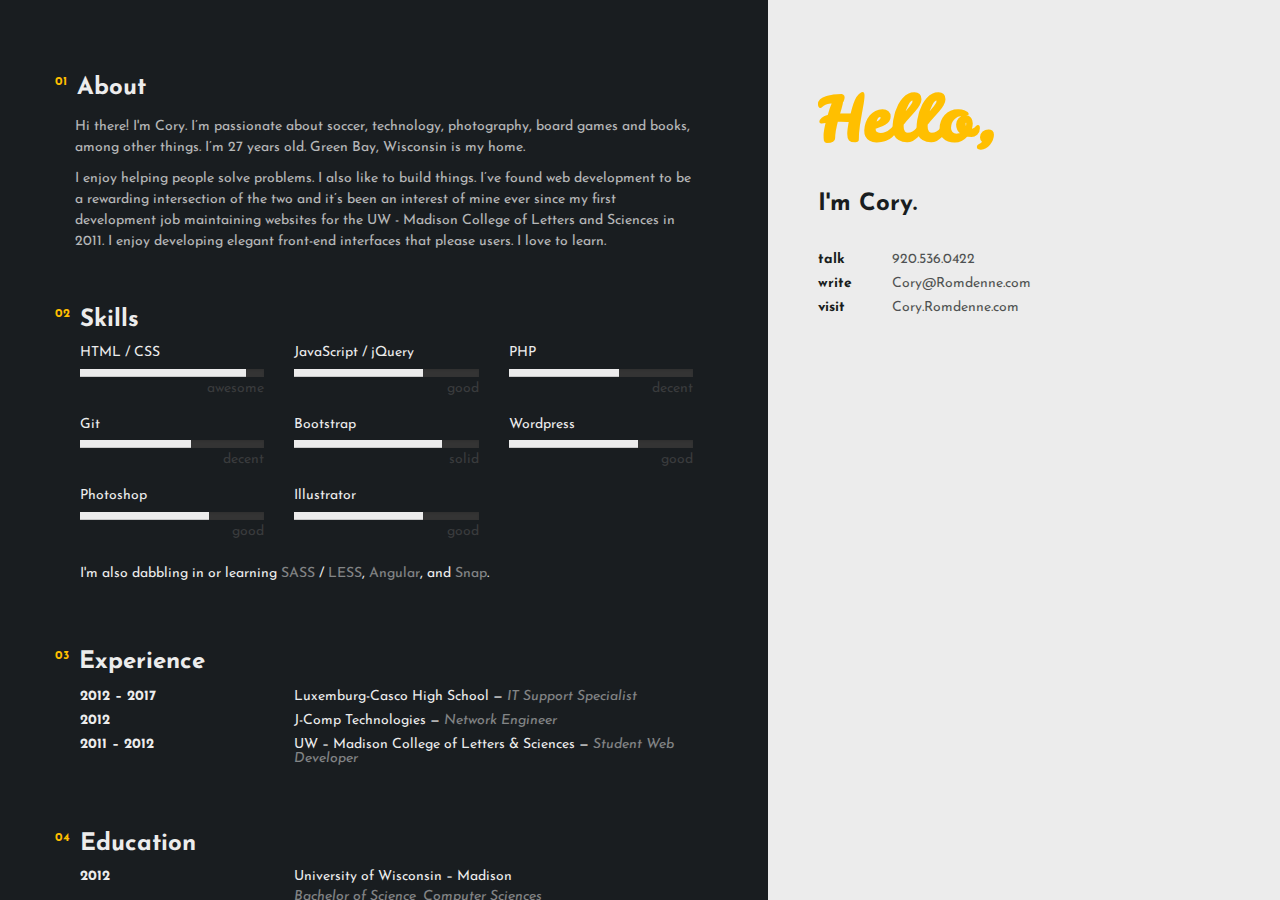
==== night.html @ 7aa890a7 "Skills and projects" ====
<!DOCTYPE html>
<html lang="en">

    <head>
    
        <meta charset="UTF-8">
        <meta name="viewport" content="width=device-width, initial-scale=1">
        <meta name="description" content="Cory Romdenne - Web developer and soccer junkie. Green Bay, Wisconsin.">
        <meta name="keywords" content="HTML,CSS,Javascript,web developer,Green Bay,Wisconsin">
        <meta name="author" content="Cory Romdenne">
        
        <title>Cory Romdenne</title>
        
        <!-- Bootstrap -->
        <link href="css/bootstrap.min.css" rel="stylesheet">
        
        <!-- Font Awesome -->
        <link href="font-awesome/css/font-awesome.min.css" rel="stylesheet">
        
        <!-- custom styles -->
        <link href="css/night.css" rel="stylesheet">
        
        <!-- Google Fonts -->
        <link href="https://fonts.googleapis.com/css?family=Josefin+Sans:400,700|Leckerli+One" rel="stylesheet">
    
    </head>
    
    <body>
    
        <div class="pane-left">
            
            <div id="about" class="left-block">
                <h3><span class="number">01</span>About</h3>
                <p class="light">Hi there! I'm Cory. I’m passionate about soccer, technology, photography, board games and books, among other things. I’m 27 years old. Green Bay, Wisconsin is my home.</p>
                <p class="light">I enjoy helping people solve problems. I also like to build things. I’ve found web development to be a rewarding intersection of the two and it’s been an interest of mine ever since my first development job maintaining websites for the UW - Madison College of Letters and Sciences in 2011. I enjoy developing elegant front-end interfaces that please users. I love to learn.</p>
            </div><!-- /.about -->
            
            <div id="skills" class="left-block">
                <h3><span class="number">02</span>Skills</h3>
                
                <div class="row">
                    <div class="col-md-4">
                        <div class="skill-title">
                            <p>HTML / CSS</p>
                        </div>
                        <div class="progress skill-bar">
                            <div class="progress-bar" role="progressbar" aria-valuenow="90" aria-valuemin="0" aria-valuemax="100" style="width: 90%;">
                                <span class="sr-only">90% Mastery</span>
                            </div><!-- /.progress-bar -->
                        </div><!-- /.progress -->
                        <div class="pull-right skill-desc">
                            <p class="lighter">awesome</p>
                        </div>
                    </div><!-- /.col-md-4 -->
                    <div class="col-md-4">
                        <div class="skill-title">
                            <p>JavaScript / jQuery</p>
                        </div>
                        <div class="progress skill-bar">
                            <div class="progress-bar" role="progressbar" aria-valuenow="70" aria-valuemin="0" aria-valuemax="100" style="width: 70%;">
                                <span class="sr-only">70% Mastery</span>
                            </div><!-- /.progress-bar -->
                        </div><!-- /.progress -->
                        <div class="pull-right skill-desc">
                            <p class="lighter">good</p>
                        </div>
                    </div><!-- /.col-md-4 -->
                    <div class="col-md-4">
                        <div class="skill-title">
                            <p>PHP</p>
                        </div>
                        <div class="progress skill-bar">
                            <div class="progress-bar" role="progressbar" aria-valuenow="60" aria-valuemin="0" aria-valuemax="100" style="width: 60%;">
                                <span class="sr-only">60% Mastery</span>
                            </div><!-- /.progress-bar -->
                        </div><!-- /.progress -->
                        <div class="pull-right skill-desc">
                            <p class="lighter">decent</p>
                        </div>
                    </div><!-- /.col-md-4 -->
                </div><!-- /.row -->
                <br>
                <div class="row">
                    <div class="col-md-4">
                        <div class="skill-title">
                            <p>Git</p>
                        </div>
                        <div class="progress skill-bar">
                            <div class="progress-bar" role="progressbar" aria-valuenow="60" aria-valuemin="0" aria-valuemax="100" style="width: 60%;">
                                <span class="sr-only">60% Mastery</span>
                            </div><!-- /.progress-bar -->
                        </div><!-- /.progress -->
                        <div class="pull-right skill-desc">
                            <p class="lighter">decent</p>
                        </div>
                    </div><!-- /.col-md-4 -->
                    <div class="col-md-4">
                        <div class="skill-title">
                            <p>Bootstrap</p>
                        </div>
                        <div class="progress skill-bar">
                            <div class="progress-bar" role="progressbar" aria-valuenow="80" aria-valuemin="0" aria-valuemax="100" style="width: 80%;">
                                <span class="sr-only">80% Mastery</span>
                            </div><!-- /.progress-bar -->
                        </div><!-- /.progress -->
                        <div class="pull-right skill-desc">
                            <p class="lighter">solid</p>
                        </div>
                    </div><!-- /.col-md-4 -->
                    <div class="col-md-4">
                        <div class="skill-title">
                            <p>Wordpress</p>
                        </div>
                        <div class="progress skill-bar">
                            <div class="progress-bar" role="progressbar" aria-valuenow="60" aria-valuemin="0" aria-valuemax="100" style="width: 70%;">
                                <span class="sr-only">60% Mastery</span>
                            </div><!-- /.progress-bar -->
                        </div><!-- /.progress -->
                        <div class="pull-right skill-desc">
                            <p class="lighter">good</p>
                        </div>
                    </div><!-- /.col-md-4 -->
                </div><!-- /.row -->
                <br>
                <div class="row">
                    <div class="col-md-4">
                        <div class="skill-title">
                            <p>Photoshop</p>
                        </div>
                        <div class="progress skill-bar">
                            <div class="progress-bar" role="progressbar" aria-valuenow="70" aria-valuemin="0" aria-valuemax="100" style="width: 70%;">
                                <span class="sr-only">70% Mastery</span>
                            </div><!-- /.progress-bar -->
                        </div><!-- /.progress -->
                        <div class="pull-right skill-desc">
                            <p class="lighter">good</p>
                        </div>
                    </div><!-- /.col-md-4 -->
                    <div class="col-md-4">
                        <div class="skill-title">
                            <p>Illustrator</p>
                        </div>
                        <div class="progress skill-bar">
                            <div class="progress-bar" role="progressbar" aria-valuenow="70" aria-valuemin="0" aria-valuemax="100" style="width: 70%;">
                                <span class="sr-only">70% Mastery</span>
                            </div><!-- /.progress-bar -->
                        </div><!-- /.progress -->
                        <div class="pull-right skill-desc">
                            <p class="lighter">good</p>
                        </div>
                    </div><!-- /.col-md-4 -->
                </div><!-- /.row -->
                <br>
                <div class="row">
                    <div class="col-md-12">
                        <p>I'm also dabbling in or learning <a class="light-link" href="http://sass-lang.com/" target="_blank">SASS</a> / <a class="light-link" href="http://lesscss.org/" target="_blank">LESS</a>, <a class="light-link" href="https://angularjs.org/" target="_blank">Angular</a>, and <a class="light-link" href="http://snapsvg.io/" target="_blank">Snap</a>.</p>
                    </div><!-- /.col-md-12 -->
                </div><!-- /.row -->
            </div><!-- /.skills -->
            
            <div id="experience" class="left-block">
                <h3><span class="number">03</span>Experience</h3>
                <div class="row tight">
                    <div class="col-md-4">
                        <p class="heavy">2012 – 2017</p>
                    </div><!-- /.col-md-4 -->
                    <div class="col-md-8">
                        <p>Luxemburg-Casco High School — <span class="lighter"><em>IT Support Specialist</em></span></p>
                    </div><!-- /.col-md-8 -->
                </div><!-- /.row -->
                <div class="row tight">
                    <div class="col-md-4">
                        <p class="heavy">2012</p>
                    </div><!-- /.col-md-4 -->
                    <div class="col-md-8">
                        <p>J-Comp Technologies — <span class="lighter"><em>Network Engineer</em></span></p>
                    </div><!-- /.col-md-8 -->
                </div><!-- /.row -->
                <div class="row tight">
                    <div class="col-md-4">
                        <p class="heavy">2011 – 2012</p>
                    </div><!-- /.col-md-4 -->
                    <div class="col-md-8">
                        <p>UW – Madison College of Letters &amp; Sciences — <span class="lighter"><em>Student Web Developer</em></span></p>
                    </div><!-- /.col-md-8 -->
                </div><!-- /.row -->
            </div><!-- /.skills -->
            
            <div id="education" class="left-block">
                <h3><span class="number">04</span>Education</h3>
                
                <div class="row tighter">
                    <div class="col-md-4">
                        <p class="heavy">2012</p>
                    </div><!-- /.col-md-4 -->
                    <div class="col-md-8">
                        <p>University of Wisconsin – Madison</p>
                        <p class="lighter"><em>Bachelor of Science, Computer Sciences</em></p>
                    </div><!-- /.col-md-8 -->    
                </div><!-- /.row -->
            </div><!-- /.skills -->
            
            <div id="projects" class="left-block">
                <h3><span class="number">05</span>Projects</h3>
                
                <div class="row">
                    <div class="col-md-4">
                        <p class="heavy">TheFutureRomdennes.com</p>
                    </div><!-- /.col-md-4 -->
                    <div class="col-md-8">
                        <p class="light">This site was a labor of love created from scratch. I built thefutureromdennes.com during the summer of 2013 before proposing to my beautiful wife. I took her for a walk along the same path we shared the night of our first date. When we reached the scenic overlook I gave her an iPad to view a JavaScript slideshow (totally nerdy, yes). When the slideshow ended I popped the question, which she excitedly answered with a yes!
                        <p class="light">This was the first web project that I built from scratch. I taught myself how to use Bootstrap and built this website to be responsive. I also spent quite a lot of time learning to code JavaScript during development of this site.</p>
                    </div><!-- /.col-md-8 -->
                </div><!-- /.row -->
                <br>
                <div class="row">
                    <div class="col-md-4">
                        <p class="heavy">LuxemburgCascoSoccer.com</p>
                    </div><!-- /.col-md-4 -->
                    <div class="col-md-8">
                        <p class="light">Soccer happens to be my passion, and I’ve worked with Luxemburg-Casco Soccer Club as a coach and fundraising volunteer for several years. In 2012 we decided a new website was in order, and I was the one to build it. In the first iteration I created a brand new web presence from scratch, using Bootstrap, Foundation and PHP. I maintained that structure for two years, until I decided to update the site to Wordpress for easier collaboration and upkeep.</p>
                    </div><!-- /.col-md-8 -->
                </div><!-- /.row -->
                <br>
                <div class="row">
                    <div class="col-md-4">
                        <p class="heavy">LuxCasco.k12.wi.us</p>
                    </div><!-- /.col-md-4 -->
                    <div class="col-md-8">
                        <p class="light">This site is notable for the significant user interface considerations that went into it. The old website was built on a quite dated CMS from the early 2000’s and hadn’t been modernized. Luxemburg-Casco’s District Technology Committee had decided to use the Google Sites platform for its efficient integration with the other tools in the Google Apps for Education suite. The site served L-C’s teachers, students, parents and community members, and with such a wide audience an emphasis on usability was important.</p>
                        <p class="light">I was tasked with organizing and populating the website on the Google Sites platform. Google Sites isn’t great from a development perspective, but I managed to manipulate the platform as needed to create the user interface that I thought fit best for an educational institution. I drew inspiration from other education websites and chose a design that prioritized intuitive navigation.</p>
                    </div><!-- /.col-md-8 -->
                </div><!-- /.row -->
            </div><!-- /.skills -->
        
        </div><!-- /.pane-left -->
        
        <div class="pane-right">
            
            <h1 class="title">Hello,</h1>
            <h3>I'm Cory.</h3>
            
            <br>
            
            <div class="row tight">
                <div class="col-md-2">
                    <p class="heavy">talk</p>
                </div><!-- /.col-md-3 -->
                <div class="col-md-10">
                    <p class="light">920.536.0422</p>
                </div><!-- /.col-md-9 -->
            </div><!-- /.row -->
            <div class="row tight">
                <div class="col-md-2">
                    <p class="heavy">write</p>
                </div><!-- /.col-md-3 -->
                <div class="col-md-10">
                    <p class="light">Cory@Romdenne.com</p>
                </div><!-- /.col-md-9 -->
            </div><!-- /.row -->
            <div class="row tight">
                <div class="col-md-2">
                    <p class="heavy">visit</p>
                </div><!-- /.col-md-3 -->
                <div class="col-md-10">
                    <p class="light">Cory.Romdenne.com</p>
                </div><!-- /.col-md-9 -->
            </div><!-- /.row -->
            
        </div><!-- /.pane-right -->
    
    </body>

</html>
---- css/night.css ----
/*===========================================================================*/
/*  BOOTSTRAP OVERRIDES                                                      */
/*===========================================================================*/
html, body {
	width: 100%;
	height: 100%;
    font-family: 'Josefin Sans', sans-serif;
    font-size: 14px;
    line-height: 1.5;
    background-color: #ffffff;
    color: #3a3a3a;
}

body {
	overflow-x: hidden;
}

h1, h2, h3, h4, h5, h6 {
    line-height: 1.5;
    font-weight: 800;
}

.progress, .progress-bar {
    height: 8px;
    font-size: 8px;
    line-height: 8px;
    border: none;
    border-radius: 0px;
}

.progress {
    background-color: #343434;
}

.progress-bar {
    background-color: #ececec;
    opacity: 1.0;
}

/*===========================================================================*/
/*  CUSTOM STYLES                                                            */
/*===========================================================================*/
.title {
    font-family: 'Leckerli One', cursive;
    font-size: 64px;
    color: #ffbf00;
}

.heavy {
    font-weight: 800;
}

.light {
    opacity: 0.75;
}

.lighter {
    opacity: 0.5;
}

.light-link {
    opacity: 0.5;
    color: #ececec;
}

.light-link:hover, .light-link:visited, .light-link:active {
    text-decoration: none;
    color: #ececec;
}

.tight {
    line-height: 1.0;
}

.tighter {
    line-height: 0.75;
}

::-webkit-scrollbar { 
    display: none; 
}

/*===========================================================================*/
/*  PANES                                                                    */
/*===========================================================================*/
.pane-left {
    display: inline-block;
    position: relative;
    min-height: 490px;
    padding: 50px 75px;
    background-color: #191d20;
    color: #ececec;
} @media (min-width: 768px) {
    .pane-left {
        float: left;
        position: fixed;
        top: 0;
        height: 100%;
        width: 60%;
        overflow-y: scroll;
        -webkit-overflow-scrolling: touch;
        overflow-x: hidden;
    }
}

.pane-right {
    display: inline-block;
    padding: 50px;
    background-color: #ececec;
    color: #191d20;
} @media (min-width: 768px) {
    .pane-right {
        float: right;
        position: fixed;
        top: 0;
        right: 0;
        height: 100%;
        width: 40%;
    }
}

/*===========================================================================*/
/*  LEFT PANE                                                                */
/*===========================================================================*/
.pane-left { }

.pane-left .row {
    padding-left: 5px;
}

.left-block {
    margin-bottom: 50px;
}

.number {
    vertical-align: super;
    margin-left: -20px;
    padding: 0 10px 0 0;
    font-size: 12px;
    font-weight: 800;
    color: #ffbf00;
}

.skill-title {
    line-height: 0.75;
}

.skill-bar {
    margin-bottom: 12px;
}

.skill-desc {
    margin-top: 0px;
    line-height: 0.0;
    color: #5a5a5a;
}

/*===========================================================================*/
/*  RIGHT PANE                                                               */
/*===========================================================================*/
.pane-right { }
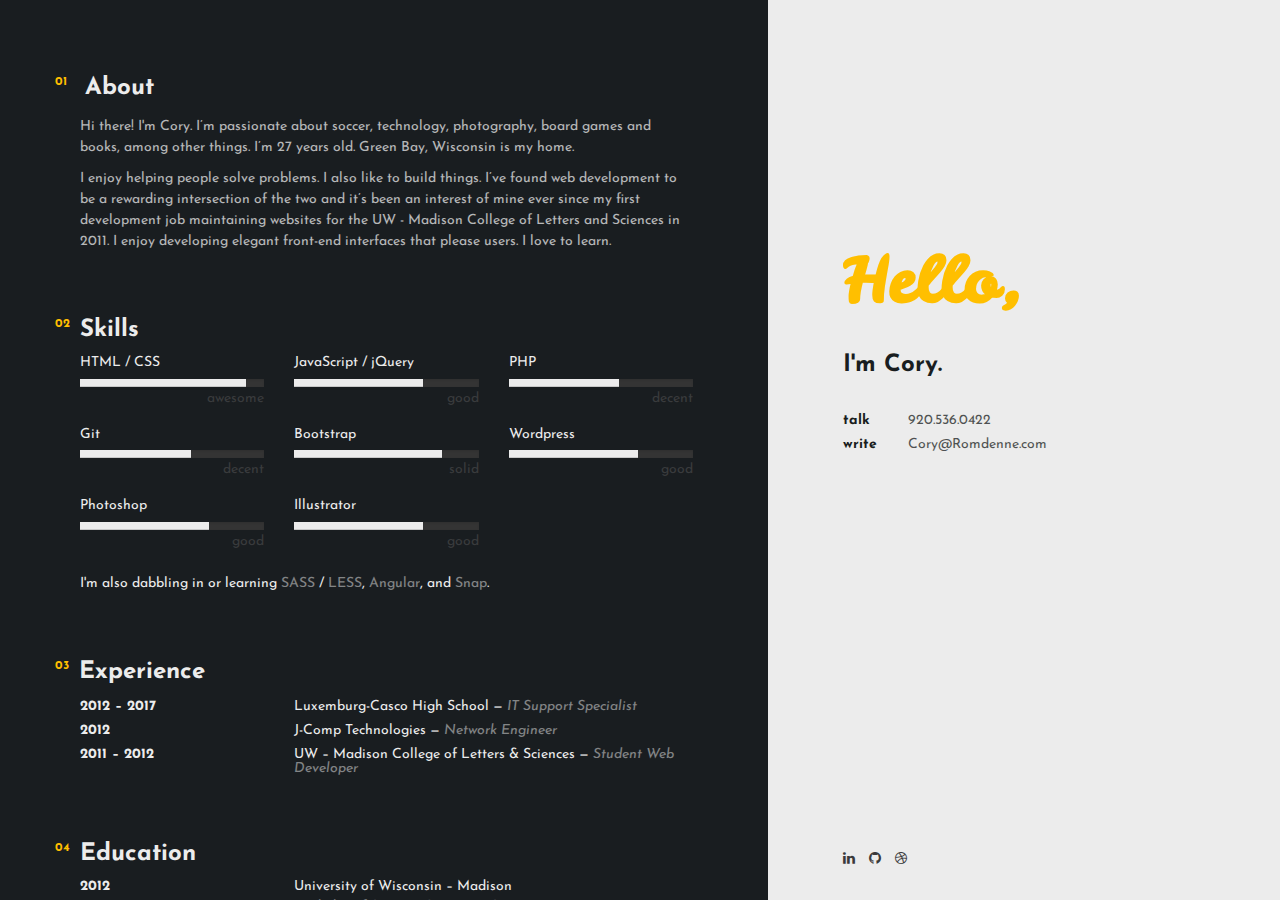
==== commit 8cd1c627: "About spacing and responsiveness" ====
--- a/night.html
+++ b/night.html
@@ -30,9 +30,14 @@
         <div class="pane-left">
             
             <div id="about" class="left-block">
-                <h3><span class="number">01</span>About</h3>
-                <p class="light">Hi there! I'm Cory. I’m passionate about soccer, technology, photography, board games and books, among other things. I’m 27 years old. Green Bay, Wisconsin is my home.</p>
-                <p class="light">I enjoy helping people solve problems. I also like to build things. I’ve found web development to be a rewarding intersection of the two and it’s been an interest of mine ever since my first development job maintaining websites for the UW - Madison College of Letters and Sciences in 2011. I enjoy developing elegant front-end interfaces that please users. I love to learn.</p>
+                <h3><span class="number">01 &nbsp;</span>About</h3>
+                
+                <div class="row">
+                    <div class="col-md-12">
+                        <p class="light">Hi there! I'm Cory. I’m passionate about soccer, technology, photography, board games and books, among other things. I’m 27 years old. Green Bay, Wisconsin is my home.</p>
+                        <p class="light">I enjoy helping people solve problems. I also like to build things. I’ve found web development to be a rewarding intersection of the two and it’s been an interest of mine ever since my first development job maintaining websites for the UW - Madison College of Letters and Sciences in 2011. I enjoy developing elegant front-end interfaces that please users. I love to learn.</p>
+                    </div><!-- /.col-md-12 -->
+                </div><!-- /.row -->
             </div><!-- /.about -->
             
             <div id="skills" class="left-block">
@@ -160,6 +165,7 @@
             
             <div id="experience" class="left-block">
                 <h3><span class="number">03</span>Experience</h3>
+                
                 <div class="row tight">
                     <div class="col-md-4">
                         <p class="heavy">2012 – 2017</p>
@@ -184,7 +190,7 @@
                         <p>UW – Madison College of Letters &amp; Sciences — <span class="lighter"><em>Student Web Developer</em></span></p>
                     </div><!-- /.col-md-8 -->
                 </div><!-- /.row -->
-            </div><!-- /.skills -->
+            </div><!-- /.experience -->
             
             <div id="education" class="left-block">
                 <h3><span class="number">04</span>Education</h3>
@@ -198,7 +204,7 @@
                         <p class="lighter"><em>Bachelor of Science, Computer Sciences</em></p>
                     </div><!-- /.col-md-8 -->    
                 </div><!-- /.row -->
-            </div><!-- /.skills -->
+            </div><!-- /.education -->
             
             <div id="projects" class="left-block">
                 <h3><span class="number">05</span>Projects</h3>
@@ -231,7 +237,7 @@
                         <p class="light">I was tasked with organizing and populating the website on the Google Sites platform. Google Sites isn’t great from a development perspective, but I managed to manipulate the platform as needed to create the user interface that I thought fit best for an educational institution. I drew inspiration from other education websites and chose a design that prioritized intuitive navigation.</p>
                     </div><!-- /.col-md-8 -->
                 </div><!-- /.row -->
-            </div><!-- /.skills -->
+            </div><!-- /.projects -->
         
         </div><!-- /.pane-left -->
         
@@ -258,14 +264,14 @@
                     <p class="light">Cory@Romdenne.com</p>
                 </div><!-- /.col-md-9 -->
             </div><!-- /.row -->
-            <div class="row tight">
-                <div class="col-md-2">
-                    <p class="heavy">visit</p>
-                </div><!-- /.col-md-3 -->
-                <div class="col-md-10">
-                    <p class="light">Cory.Romdenne.com</p>
-                </div><!-- /.col-md-9 -->
-            </div><!-- /.row -->
+            
+            <div class="right-footer">
+            
+                <a class="social" href="https://www.linkedin.com/in/romdenne" target="_blank"><i class="fa fa-linkedin" aria-hidden="true"></i></a>
+                <a class="social" href="https://github.com/cromdenne" target="_blank"><i class="fa fa-github" aria-hidden="true"></i></a>
+                <a class="social" href="https://dribbble.com/cromdenne" target="_blank"><i class="fa fa-dribbble" aria-hidden="true"></i></a>
+            
+            </div><!-- /.right-footer -->
             
         </div><!-- /.pane-right -->
     
--- a/css/night.css
+++ b/css/night.css
@@ -86,7 +86,6 @@
 .pane-left {
     display: inline-block;
     position: relative;
-    min-height: 490px;
     padding: 50px 75px;
     background-color: #191d20;
     color: #ececec;
@@ -105,7 +104,9 @@
 
 .pane-right {
     display: inline-block;
-    padding: 50px;
+    position: relative;
+    width: 100%;
+    padding: 50px 75px;
     background-color: #ececec;
     color: #191d20;
 } @media (min-width: 768px) {
@@ -159,3 +160,22 @@
 /*  RIGHT PANE                                                               */
 /*===========================================================================*/
 .pane-right { }
+
+.pane-right .title {
+    margin-top: 50%;
+}
+
+.right-footer {
+    position: absolute;
+    left: 65px;
+    bottom: 30px;
+}
+
+.social {
+    color: #3a3a3a;
+    margin-left: 10px;
+}
+
+.social:hover, .social:visited, .social:active {
+    color: #ffbf00;
+}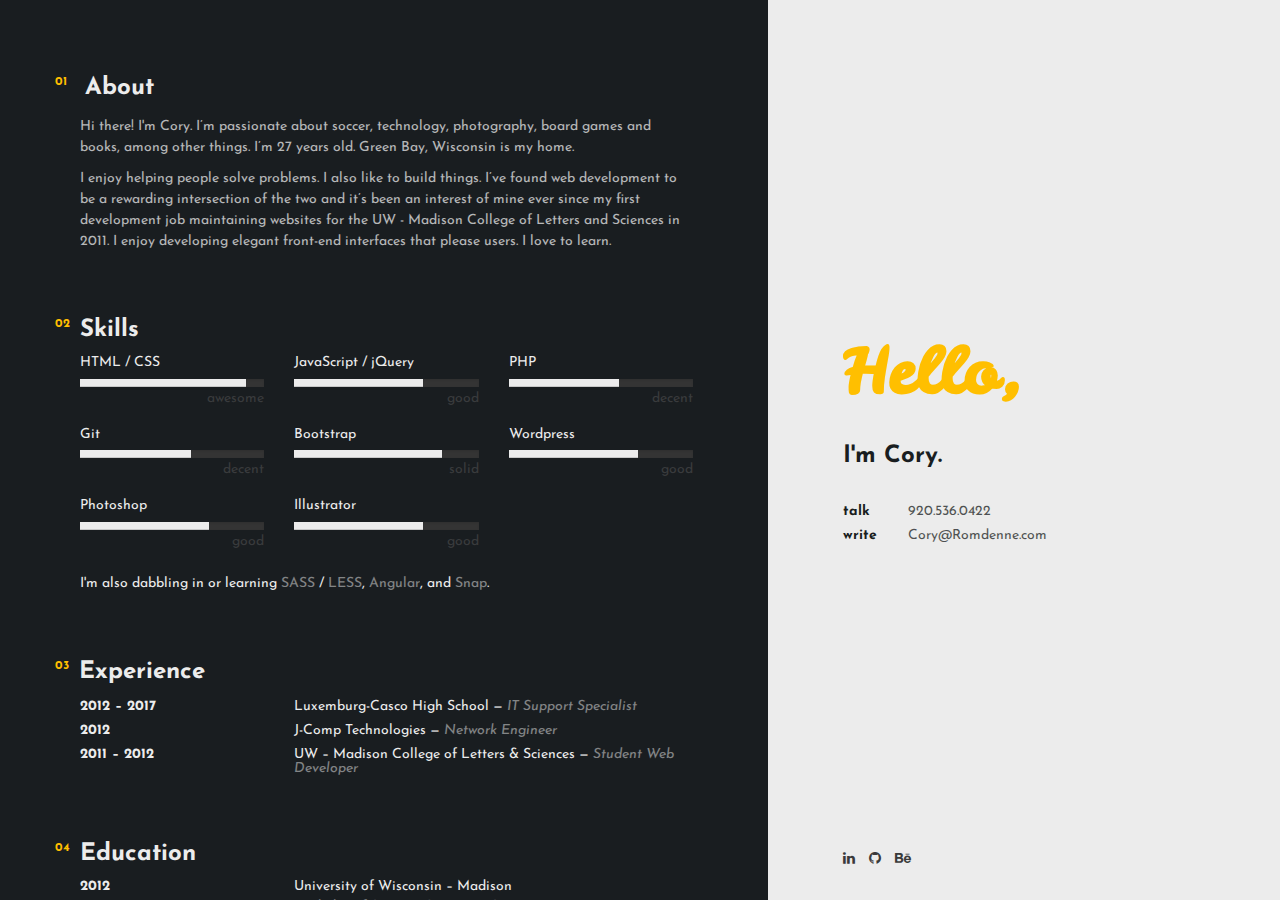
==== commit b5ba8775: "Socials" ====
--- a/night.html
+++ b/night.html
@@ -269,7 +269,7 @@
             
                 <a class="social" href="https://www.linkedin.com/in/romdenne" target="_blank"><i class="fa fa-linkedin" aria-hidden="true"></i></a>
                 <a class="social" href="https://github.com/cromdenne" target="_blank"><i class="fa fa-github" aria-hidden="true"></i></a>
-                <a class="social" href="https://dribbble.com/cromdenne" target="_blank"><i class="fa fa-dribbble" aria-hidden="true"></i></a>
+                <a class="social" href="https://www.behance.net/cromdenne" target="_blank"><i class="fa fa-behance" aria-hidden="true"></i></a>
             
             </div><!-- /.right-footer -->
             
--- a/css/night.css
+++ b/css/night.css
@@ -162,7 +162,7 @@
 .pane-right { }
 
 .pane-right .title {
-    margin-top: 50%;
+    margin-top: 75%;
 }
 
 .right-footer {
@@ -171,11 +171,11 @@
     bottom: 30px;
 }
 
-.social {
+.social, .social:visited {
     color: #3a3a3a;
     margin-left: 10px;
 }
 
-.social:hover, .social:visited, .social:active {
+.social:hover, .social:active {
     color: #ffbf00;
 }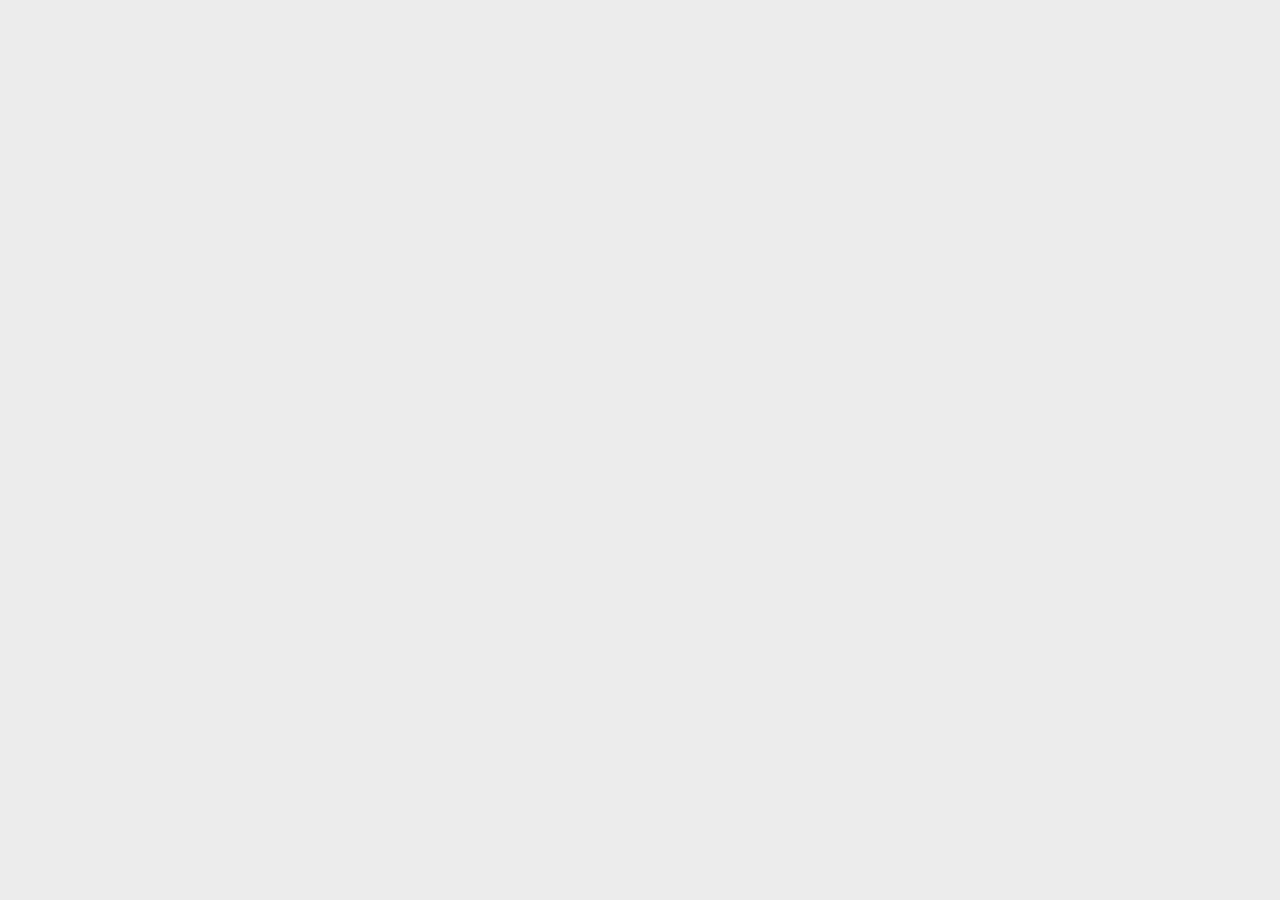
==== commit eee1476f: "Loading effects" ====
--- a/night.html
+++ b/night.html
@@ -19,6 +19,7 @@
         
         <!-- custom styles -->
         <link href="css/night.css" rel="stylesheet">
+        <link href="css/loader.css" rel="stylesheet">
         
         <!-- Google Fonts -->
         <link href="https://fonts.googleapis.com/css?family=Josefin+Sans:400,700|Leckerli+One" rel="stylesheet">
@@ -27,6 +28,13 @@
     
     <body>
     
+        <div class="loader-wrapper">
+            <div class="load-north"></div>
+            <div class="load-east"></div>
+            <div class="load-south"></div>
+            <div class="load-west"></div>
+        </div><!-- /.loader-wrapper -->
+        
         <div class="pane-left">
             
             <div id="about" class="left-block">
--- a/css/night.css
+++ b/css/night.css
@@ -7,7 +7,7 @@
     font-family: 'Josefin Sans', sans-serif;
     font-size: 14px;
     line-height: 1.5;
-    background-color: #ffffff;
+    background-color: #ececec;
     color: #3a3a3a;
 }
 
--- a/css/loader.css
+++ b/css/loader.css
@@ -0,0 +1,83 @@
+body { }
+
+.pane-left, .pane-right {
+    display: none;
+}
+
+.loader-wrapper {
+    position: fixed;
+    top: 50%;
+    left: 50%;
+    transform: translate(-50%, -50%);
+    width: 120px;
+    height: 120px;
+}
+
+.load-north, .load-east, .load-south, .load-west {
+    position: fixed;
+    display: block;
+}
+
+.load-north {
+    top: 0;
+    left: 0;
+    right: 0;
+    width: 0%;
+    height: 8px;
+    background-color: #191d20;
+    animation: loadNorth 2s linear infinite;
+}
+
+.load-east {
+    top: 0;
+    right: 0;
+    bottom: 0;
+    width: 8px;
+    height: 0%;
+    background-color: #191d20;
+    animation: loadEast 2s linear infinite;
+}
+
+.load-south {
+    bottom: 0;
+    left: 0;
+    right: 0;
+    width: 0%;
+    height: 8px;
+    background-color: #191d20;
+    animation: loadSouth 2s linear infinite;
+}
+
+.load-west {
+    top: 0;
+    left: 0;
+    bottom: 0;
+    width: 8px;
+    height: 0%;
+    background-color: #191d20;
+    animation: loadWest 2s linear infinite;
+}
+
+@keyframes loadNorth {
+    0% { width: 0%; }
+    25% { width: 100%; }
+    50% { width: 100%; }
+    75% { width: 100%; }
+    100% { width: 100%; }
+}
+
+@keyframes loadEast {
+    0% { height: 0%; }
+    25% { height: 0%; }
+    50% { height: 100%; }
+    75% { height: 100%; }
+    100% { height: 100%; }
+}
+
+@keyframes loadSouth {
+    0% { width: 100%; }
+    25% { width: 100%; }
+    50% { width: 100%; }
+    75% { width: 0%; }
+    100% { width: 0%; }
+}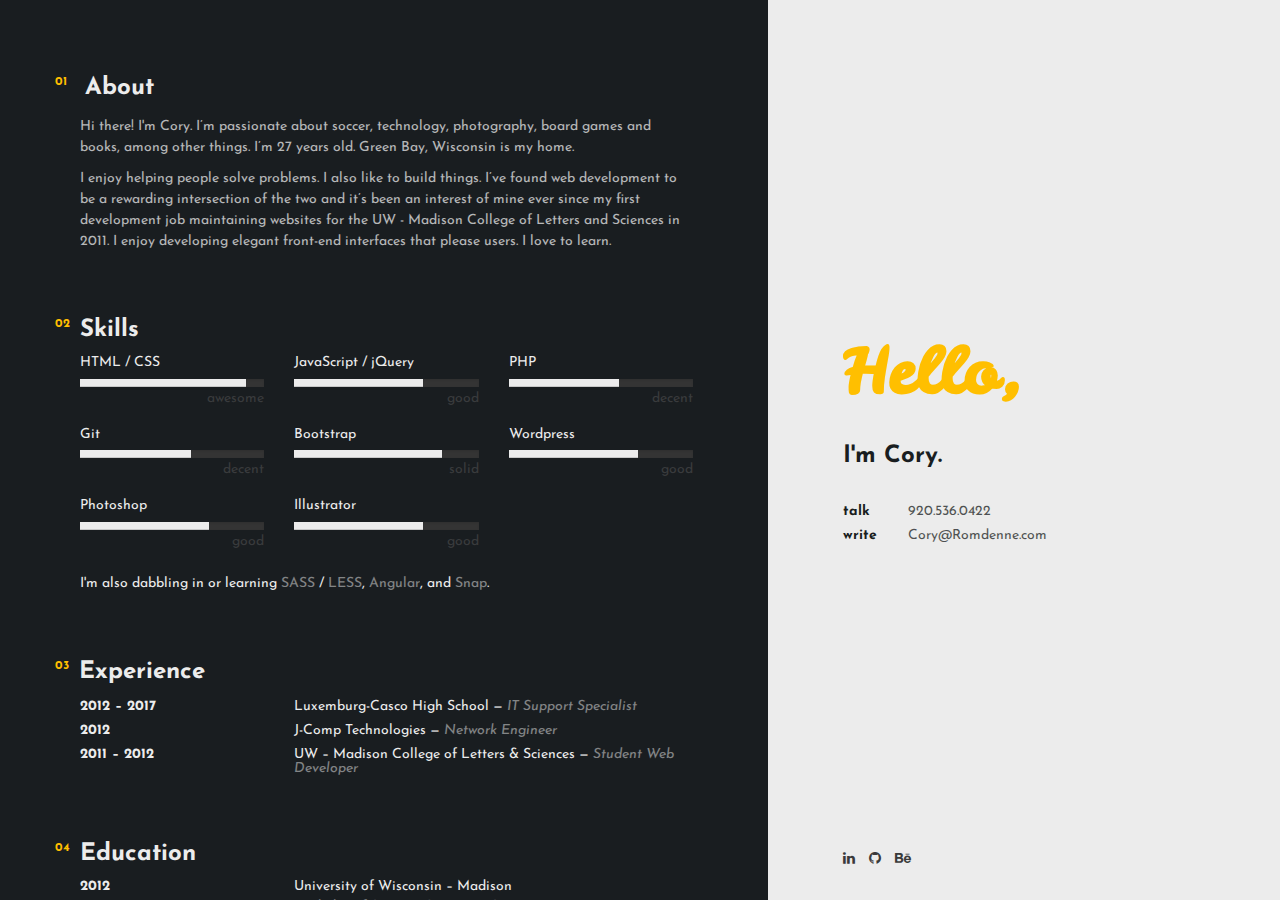
==== commit bb90bc29: "Revert "Loading effects"" ====
--- a/night.html
+++ b/night.html
@@ -19,7 +19,6 @@
         
         <!-- custom styles -->
         <link href="css/night.css" rel="stylesheet">
-        <link href="css/loader.css" rel="stylesheet">
         
         <!-- Google Fonts -->
         <link href="https://fonts.googleapis.com/css?family=Josefin+Sans:400,700|Leckerli+One" rel="stylesheet">
@@ -28,13 +27,6 @@
     
     <body>
     
-        <div class="loader-wrapper">
-            <div class="load-north"></div>
-            <div class="load-east"></div>
-            <div class="load-south"></div>
-            <div class="load-west"></div>
-        </div><!-- /.loader-wrapper -->
-        
         <div class="pane-left">
             
             <div id="about" class="left-block">
--- a/css/night.css
+++ b/css/night.css
@@ -7,7 +7,7 @@
     font-family: 'Josefin Sans', sans-serif;
     font-size: 14px;
     line-height: 1.5;
-    background-color: #ececec;
+    background-color: #ffffff;
     color: #3a3a3a;
 }
 
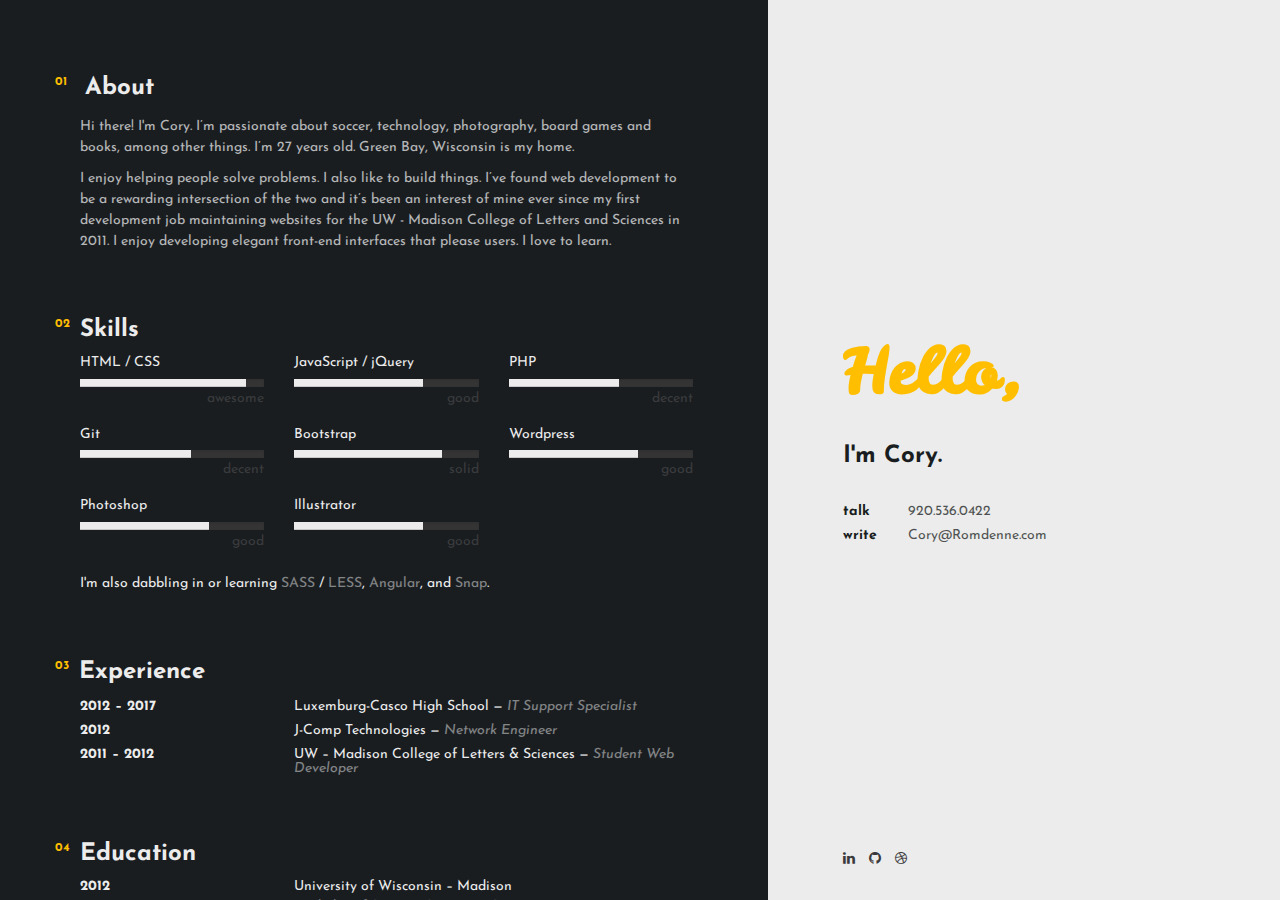
==== commit 39510ad4: "Revert "Socials"" ====
--- a/night.html
+++ b/night.html
@@ -269,7 +269,7 @@
             
                 <a class="social" href="https://www.linkedin.com/in/romdenne" target="_blank"><i class="fa fa-linkedin" aria-hidden="true"></i></a>
                 <a class="social" href="https://github.com/cromdenne" target="_blank"><i class="fa fa-github" aria-hidden="true"></i></a>
-                <a class="social" href="https://www.behance.net/cromdenne" target="_blank"><i class="fa fa-behance" aria-hidden="true"></i></a>
+                <a class="social" href="https://dribbble.com/cromdenne" target="_blank"><i class="fa fa-dribbble" aria-hidden="true"></i></a>
             
             </div><!-- /.right-footer -->
             
--- a/css/night.css
+++ b/css/night.css
@@ -171,11 +171,11 @@
     bottom: 30px;
 }
 
-.social, .social:visited {
+.social {
     color: #3a3a3a;
     margin-left: 10px;
 }
 
-.social:hover, .social:active {
+.social:hover, .social:visited, .social:active {
     color: #ffbf00;
 }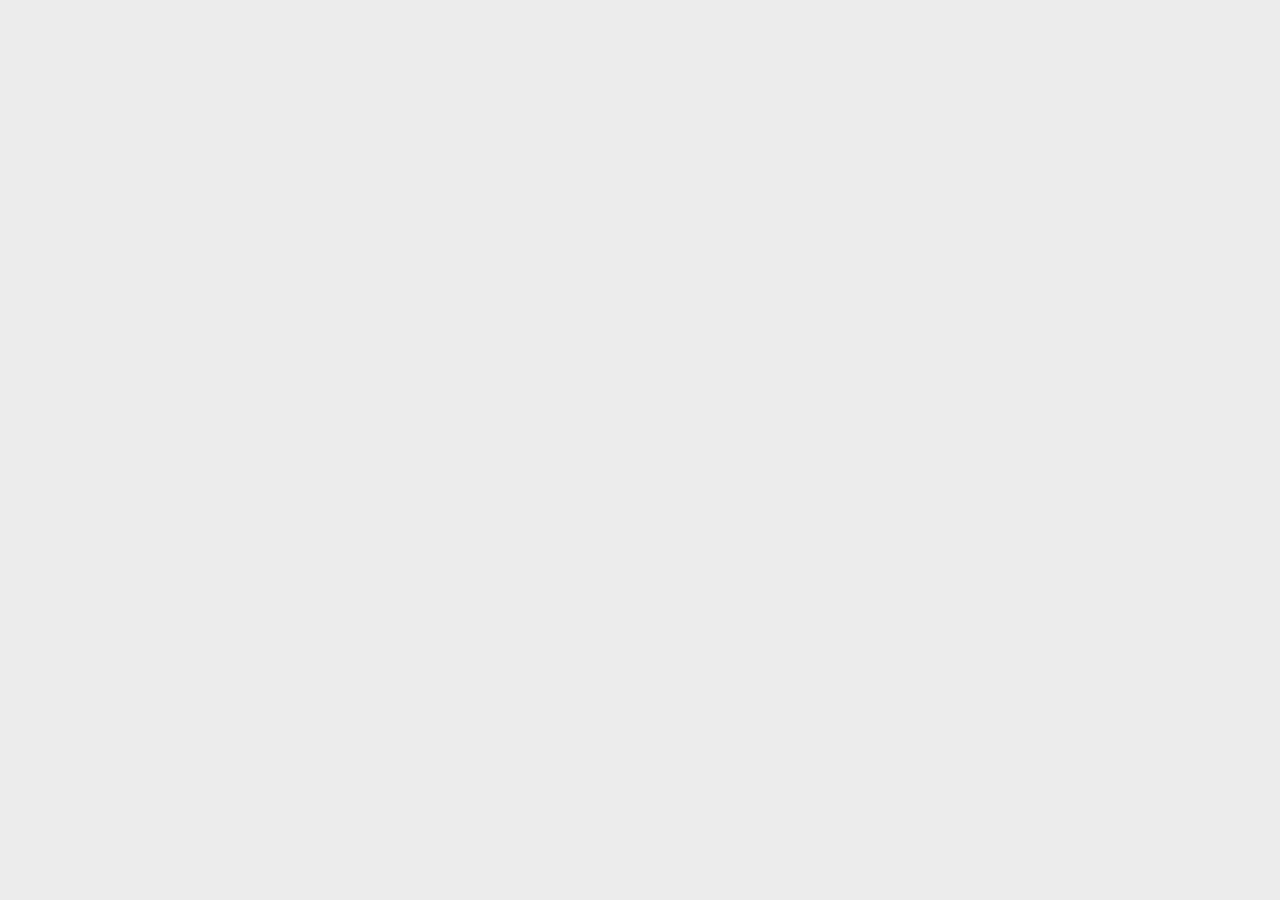
==== commit 977236c9: "Page load effects" ====
--- a/night.html
+++ b/night.html
@@ -19,6 +19,7 @@
         
         <!-- custom styles -->
         <link href="css/night.css" rel="stylesheet">
+        <link href="css/loader.css" rel="stylesheet">
         
         <!-- Google Fonts -->
         <link href="https://fonts.googleapis.com/css?family=Josefin+Sans:400,700|Leckerli+One" rel="stylesheet">
@@ -27,6 +28,11 @@
     
     <body>
     
+        <div class="loader-wrapper">
+            <div class="loader-slide"></div>
+            <div class="loader-bar"></div>
+        </div><!-- /.loader-wrapper -->
+        
         <div class="pane-left">
             
             <div id="about" class="left-block">
@@ -243,27 +249,33 @@
         
         <div class="pane-right">
             
-            <h1 class="title">Hello,</h1>
-            <h3>I'm Cory.</h3>
+            <div class="right-heading">
+                <h1 class="title">
+                    <span id="h">H</span><span id="e">e</span><span id="l1">l</span><span id="l2">l</span><span id="o">o</span><span id="comma">,</span>
+                </h1>
+                <h3 id="cory">I'm Cory.</h3>
+            </div><!-- /.right-heading -->
             
             <br>
             
-            <div class="row tight">
-                <div class="col-md-2">
-                    <p class="heavy">talk</p>
-                </div><!-- /.col-md-3 -->
-                <div class="col-md-10">
-                    <p class="light">920.536.0422</p>
-                </div><!-- /.col-md-9 -->
-            </div><!-- /.row -->
-            <div class="row tight">
-                <div class="col-md-2">
-                    <p class="heavy">write</p>
-                </div><!-- /.col-md-3 -->
-                <div class="col-md-10">
-                    <p class="light">Cory@Romdenne.com</p>
-                </div><!-- /.col-md-9 -->
-            </div><!-- /.row -->
+            <div class="right-content">
+                <div class="row tight">
+                    <div class="col-md-2">
+                        <p class="heavy">talk</p>
+                    </div><!-- /.col-md-2 -->
+                    <div class="col-md-10">
+                        <p class="light">920.536.0422</p>
+                    </div><!-- /.col-md-10 -->
+                </div><!-- /.row -->
+                <div class="row tight">
+                    <div class="col-md-2">
+                        <p class="heavy">write</p>
+                    </div><!-- /.col-md-2 -->
+                    <div class="col-md-10">
+                        <p class="light">Cory@Romdenne.com</p>
+                    </div><!-- /.col-md-10 -->
+                </div><!-- /.row -->
+            </div><!--/. right-content -->
             
             <div class="right-footer">
             
--- a/css/night.css
+++ b/css/night.css
@@ -7,7 +7,7 @@
     font-family: 'Josefin Sans', sans-serif;
     font-size: 14px;
     line-height: 1.5;
-    background-color: #ffffff;
+    background-color: #ececec;
     color: #3a3a3a;
 }
 
@@ -171,11 +171,11 @@
     bottom: 30px;
 }
 
-.social {
+.social, .social:visited {
     color: #3a3a3a;
     margin-left: 10px;
 }
 
-.social:hover, .social:visited, .social:active {
+.social:hover, .social:active {
     color: #ffbf00;
 }--- a/css/loader.css
+++ b/css/loader.css
@@ -0,0 +1,162 @@
+/*===========================================================================*/
+/*  PHASE 1 - PREPPING                                                       */
+/*===========================================================================*/
+.loader-wrapper {
+    z-index: 999;
+    opacity: 0.0;
+    display: inline-block;
+    animation: 2s loaderAppear ease-out forwards,
+               1ms loaderDisappear linear 7s forwards;
+}
+
+@keyframes loaderAppear {
+    0%   { opacity: 0.0; }
+    100% { opacity: 1.0; }
+}
+
+.loader-slide {
+    display: inline-block;
+    position: relative;
+    background-color: #191d20;
+} @media (min-width: 768px) {
+    .loader-slide {
+        position: fixed;
+        left: 0%;
+        transform: translate(0%, -50%);
+        top: 50%;
+        height: 0%;
+        width: 10px;
+        animation-name: loaderSlide;
+        animation-duration: 2s;
+        animation-timing-function: ease-in-out;
+        animation-delay: 0s;
+        animation-fill-mode: forwards;
+    }
+}
+
+@keyframes loaderSlide {
+    0%   { height: 0px; width: 10px; }
+    50%  { height: 100%; width: 10px; }
+    100% { height: 100%; width: 60%; }
+}
+
+/*===========================================================================*/
+/*  PHASE 2 - RIGHT HEADING                                                  */
+/*===========================================================================*/
+@keyframes loaderDisappear {
+    0%   { opacity: 1.0; }
+    100% { opacity: 0.0; }
+}
+
+#h, #e, #l1, #l2, #o, #comma {
+    opacity: 0.0;
+}
+
+#h {
+    animation: 500ms rightHeadingHAppear ease-in-out 2s forwards;
+}
+
+#e {
+    animation: 500ms rightHeadingEAppear ease-in-out 2.1s forwards;
+}
+
+#l1 {
+    animation: 500ms rightHeadingL1Appear ease-in-out 2.2s forwards;
+}
+
+#l2 {
+    animation: 500ms rightHeadingL2Appear ease-in-out 2.3s forwards;
+}
+
+#o {
+    animation: 500ms rightHeadingOAppear ease-in-out 2.4s forwards;
+}
+
+#comma {
+    animation: 1s rightHeadingCommaAppear ease-in-out 2.5s forwards;
+}
+
+@keyframes rightHeadingHAppear {
+    0%   { opacity: 0.0; }
+    100% { opacity: 1.0; }
+}
+
+@keyframes rightHeadingEAppear {
+    0%   { opacity: 0.0; }
+    100% { opacity: 1.0; }
+}
+
+@keyframes rightHeadingL1Appear {
+    0%   { opacity: 0.0; }
+    100% { opacity: 1.0; }
+}
+
+@keyframes rightHeadingL2Appear {
+    0%   { opacity: 0.0; }
+    100% { opacity: 1.0; }
+}
+
+@keyframes rightHeadingOAppear {
+    0%   { opacity: 0.0; }
+    100% { opacity: 1.0; }
+}
+
+@keyframes rightHeadingCommaAppear {
+    0%   { opacity: 0.0; }
+    100% { opacity: 1.0; }
+}
+
+#cory {
+    opacity: 0.0;
+    animation: 1s rightHeadingCoryAppear ease-in-out 3.5s forwards;
+}
+
+@keyframes rightHeadingCoryAppear {
+    0%   { opacity: 0.0; }
+    100% { opacity: 1.0; }
+}
+
+/*===========================================================================*/
+/*  PHASE 3 - CONTENT                                                        */
+/*===========================================================================*/
+.right-content {
+    opacity: 0.0;
+    animation-name: rightContentAppear;
+    animation-duration: 1s;
+    animation-timing-function: ease-in-out;
+    animation-delay: 5s;
+    animation-fill-mode: forwards;
+}
+
+@keyframes rightContentAppear {
+    0%   { opacity: 0.0; margin-left: -75px; }
+    100% { opacity: 1.0; margin-left: 0px; }
+}
+
+.right-footer {
+    opacity: 0.0;
+    animation-name: rightFooterAppear;
+    animation-duration: 1s;
+    animation-timing-function: ease-in-out;
+    animation-delay: 5s;
+    animation-fill-mode: forwards;
+}
+
+@keyframes rightFooterAppear {
+    0%   { opacity: 0.0; left: 0px; }
+    100% { opacity: 1.0; left: 65px; }
+}
+
+.pane-left {
+    opacity: 0.0;
+    animation-name: contentLeftAppear;
+    animation-duration: 1s;
+    animation-timing-function: ease-in-out;
+    animation-delay: 6s;
+    animation-fill-mode: forwards;
+}
+
+@keyframes contentLeftAppear {
+    0%   { opacity: 0.0; margin-left: -75px; }
+    100% { opacity: 1.0; margin-left: 0px; }
+}